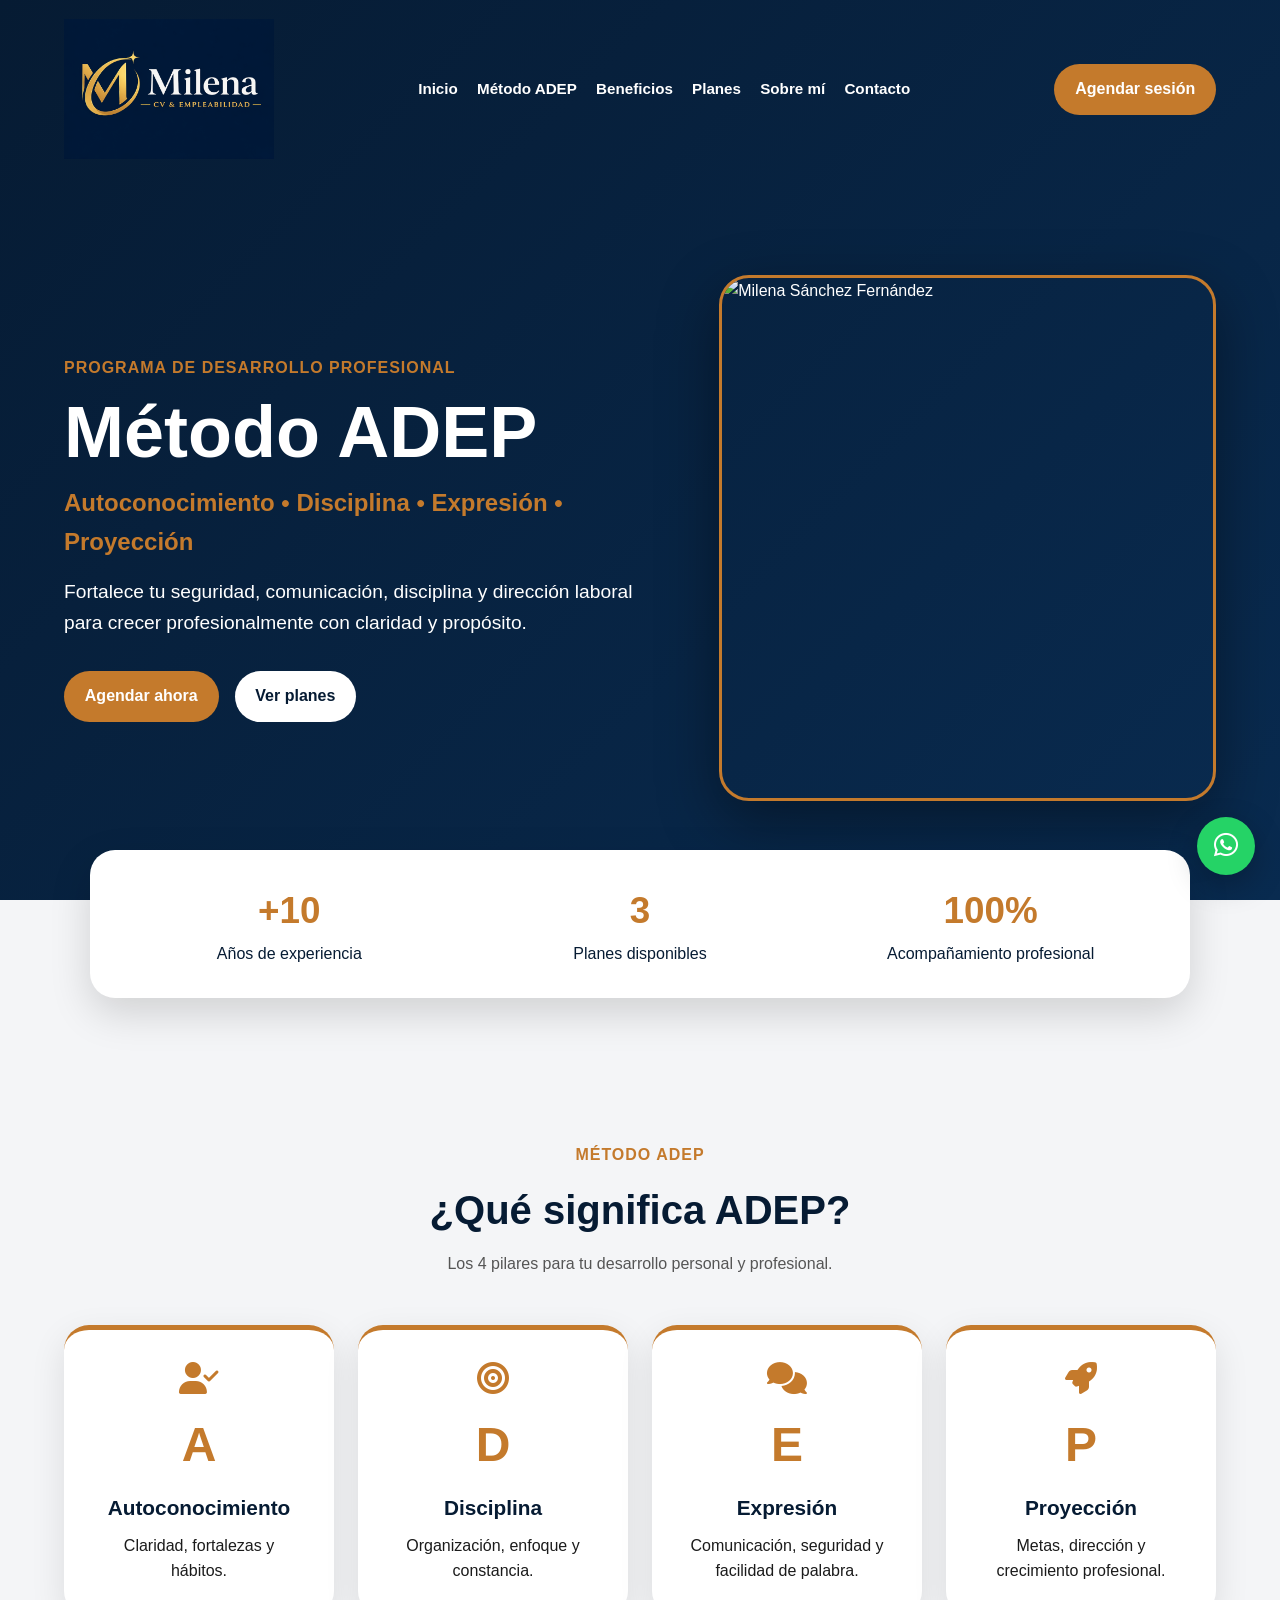
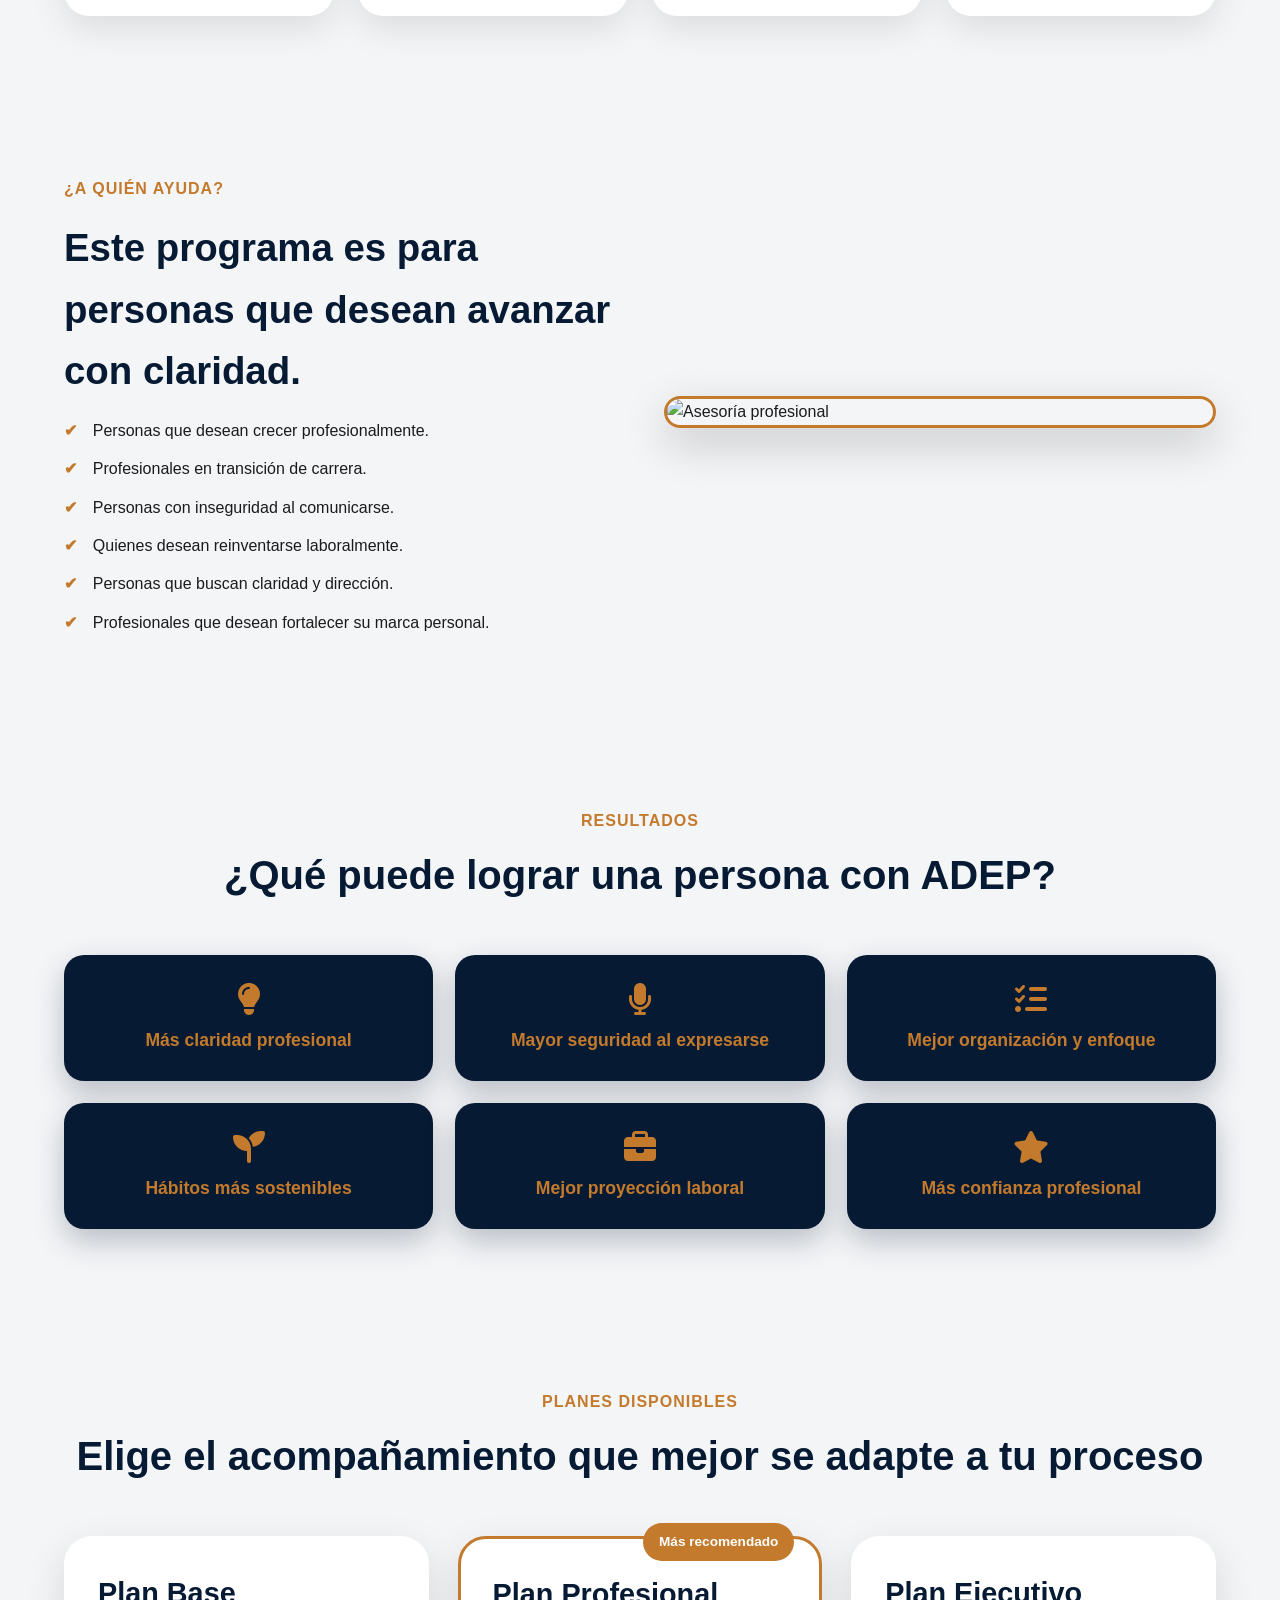
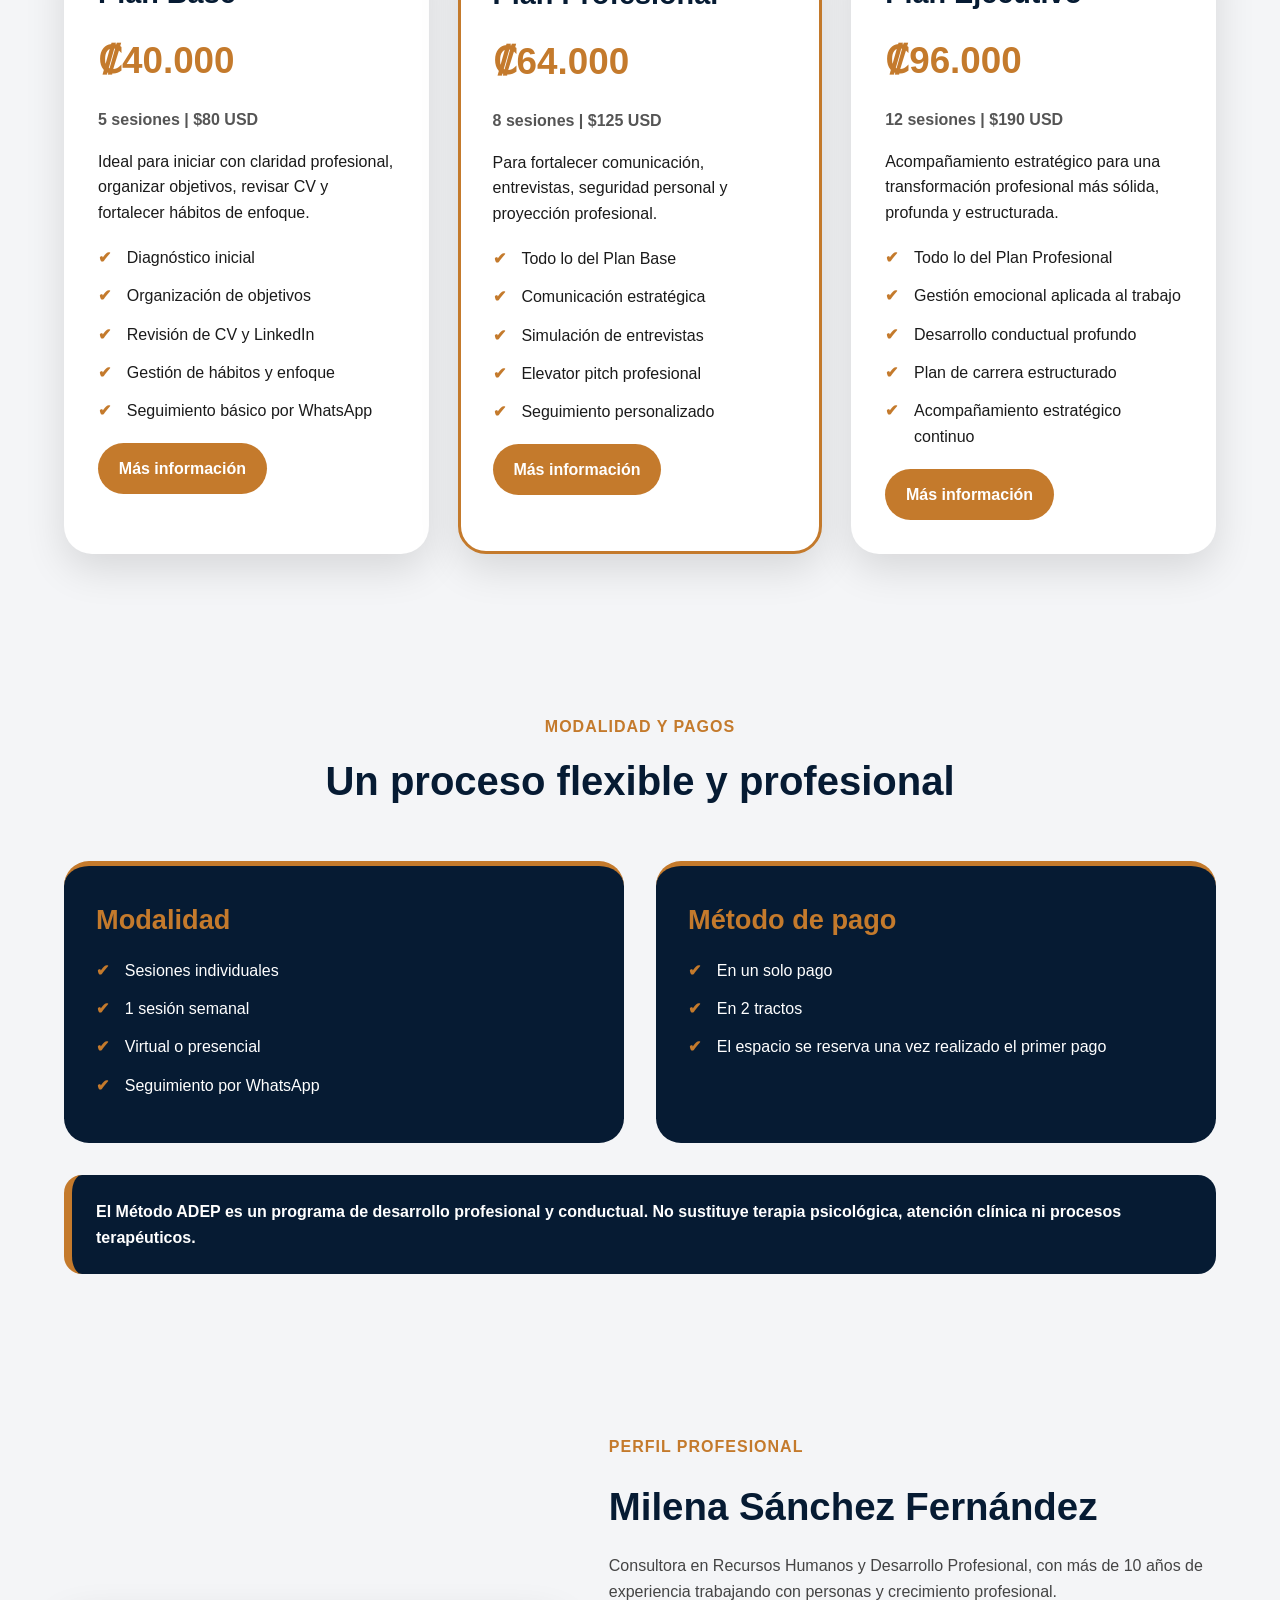
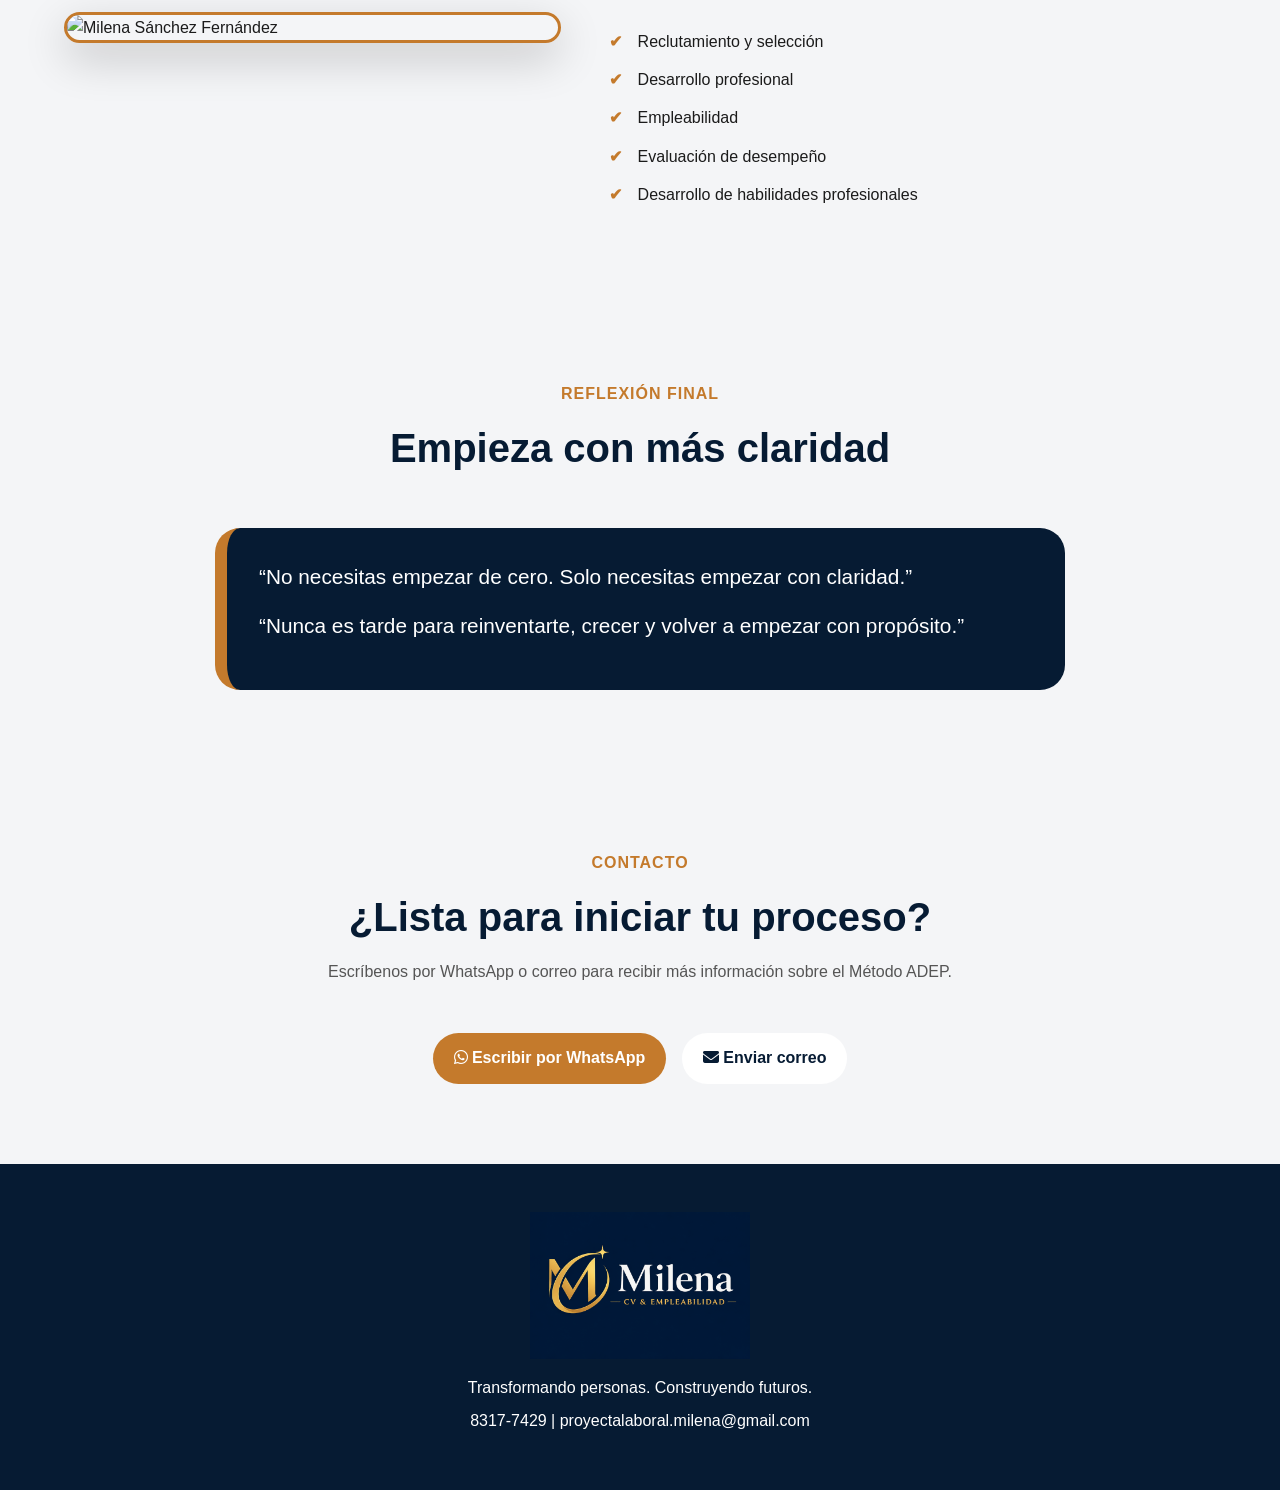
==== index.html @ cfd0d517 "refactor: reorganizar estructura del proyecto para GitHub Pages Se mueve el contenido del proyecto a" ====
<!DOCTYPE html>
<html lang="es">
<head>
  <meta charset="UTF-8" />
  <meta name="viewport" content="width=device-width, initial-scale=1.0" />

  <title>Método ADEP | Milena CV & Empleabilidad</title>

  <link rel="stylesheet" href="css/styles.css">

  <link rel="stylesheet"
    href="https://cdnjs.cloudflare.com/ajax/libs/font-awesome/6.7.2/css/all.min.css">
</head>

<body>

  <header class="header" id="inicio">
    <nav class="navbar">
      <a href="#inicio" class="logo">
        <img src="img/logo-milena.png" alt="Logo Milena CV y Empleabilidad" />
      </a>

      <ul class="menu">
        <li><a href="#inicio">Inicio</a></li>
        <li><a href="#adep">Método ADEP</a></li>
        <li><a href="#beneficios">Beneficios</a></li>
        <li><a href="#planes">Planes</a></li>
        <li><a href="#perfil">Sobre mí</a></li>
        <li><a href="#contacto">Contacto</a></li>
      </ul>

      <a class="btn-navbar"
        href="https://wa.me/50683177429?text=Hola%20Milena,%20me%20interesa%20recibir%20informaci%C3%B3n%20sobre%20el%20M%C3%A9todo%20ADEP."
        target="_blank">
        Agendar sesión
      </a>
    </nav>

    <section class="hero">
      <div class="hero-texto">
        <span class="etiqueta">Programa de desarrollo profesional</span>
        <h1>Método ADEP</h1>
        <h2>Autoconocimiento • Disciplina • Expresión • Proyección</h2>

        <p>
          Fortalece tu seguridad, comunicación, disciplina y dirección laboral
          para crecer profesionalmente con claridad y propósito.
        </p>

        <div class="hero-botones">
          <a class="btn btn-dorado"
            href="https://wa.me/50683177429?text=Hola%20Milena,%20me%20gustar%C3%ADa%20agendar%20una%20sesi%C3%B3n%20sobre%20el%20M%C3%A9todo%20ADEP."
            target="_blank">
            Agendar ahora
          </a>

          <a class="btn btn-claro" href="#planes">Ver planes</a>
        </div>
      </div>

      <div class="hero-imagen">
        <img src="img/milena-perfil.jpg" alt="Milena Sánchez Fernández" />
      </div>
    </section>
  </header>

  <main>

    <section class="estadisticas">
      <div>
        <h3>+10</h3>
        <p>Años de experiencia</p>
      </div>

      <div>
        <h3>3</h3>
        <p>Planes disponibles</p>
      </div>

      <div>
        <h3>100%</h3>
        <p>Acompañamiento profesional</p>
      </div>
    </section>

    <section class="seccion" id="adep">
      <div class="titulo-seccion">
        <span>Método ADEP</span>
        <h2>¿Qué significa ADEP?</h2>
        <p>Los 4 pilares para tu desarrollo personal y profesional.</p>
      </div>

      <div class="pilares-grid">
        <article class="pilar-card">
          <i class="fa-solid fa-user-check"></i>
          <h3>A</h3>
          <h4>Autoconocimiento</h4>
          <p>Claridad, fortalezas y hábitos.</p>
        </article>

        <article class="pilar-card">
          <i class="fa-solid fa-bullseye"></i>
          <h3>D</h3>
          <h4>Disciplina</h4>
          <p>Organización, enfoque y constancia.</p>
        </article>

        <article class="pilar-card">
          <i class="fa-solid fa-comments"></i>
          <h3>E</h3>
          <h4>Expresión</h4>
          <p>Comunicación, seguridad y facilidad de palabra.</p>
        </article>

        <article class="pilar-card">
          <i class="fa-solid fa-rocket"></i>
          <h3>P</h3>
          <h4>Proyección</h4>
          <p>Metas, dirección y crecimiento profesional.</p>
        </article>
      </div>
    </section>

    <section class="seccion ayuda" id="ayuda">
      <div class="ayuda-texto">
        <span>¿A quién ayuda?</span>
        <h2>Este programa es para personas que desean avanzar con claridad.</h2>

        <ul>
          <li>Personas que desean crecer profesionalmente.</li>
          <li>Profesionales en transición de carrera.</li>
          <li>Personas con inseguridad al comunicarse.</li>
          <li>Quienes desean reinventarse laboralmente.</li>
          <li>Personas que buscan claridad y dirección.</li>
          <li>Profesionales que desean fortalecer su marca personal.</li>
        </ul>
      </div>

      <div class="ayuda-imagen">
        <img src="img/asesoria-profesional.jpg" alt="Asesoría profesional" />
      </div>
    </section>

    <section class="seccion" id="beneficios">
      <div class="titulo-seccion">
        <span>Resultados</span>
        <h2>¿Qué puede lograr una persona con ADEP?</h2>
      </div>

      <div class="beneficios-grid">
        <article class="beneficio-card">
          <i class="fa-solid fa-lightbulb"></i>
          <p>Más claridad profesional</p>
        </article>

        <article class="beneficio-card">
          <i class="fa-solid fa-microphone"></i>
          <p>Mayor seguridad al expresarse</p>
        </article>

        <article class="beneficio-card">
          <i class="fa-solid fa-list-check"></i>
          <p>Mejor organización y enfoque</p>
        </article>

        <article class="beneficio-card">
          <i class="fa-solid fa-seedling"></i>
          <p>Hábitos más sostenibles</p>
        </article>

        <article class="beneficio-card">
          <i class="fa-solid fa-briefcase"></i>
          <p>Mejor proyección laboral</p>
        </article>

        <article class="beneficio-card">
          <i class="fa-solid fa-star"></i>
          <p>Más confianza profesional</p>
        </article>
      </div>
    </section>

    <section class="seccion planes" id="planes">
      <div class="titulo-seccion">
        <span>Planes disponibles</span>
        <h2>Elige el acompañamiento que mejor se adapte a tu proceso</h2>
      </div>

      <div class="planes-grid">

        <article class="plan-card">
          <h3>Plan Base</h3>
          <p class="precio">₡40.000</p>
          <p class="sesiones">5 sesiones | $80 USD</p>

          <p>
            Ideal para iniciar con claridad profesional, organizar objetivos,
            revisar CV y fortalecer hábitos de enfoque.
          </p>

          <ul>
            <li>Diagnóstico inicial</li>
            <li>Organización de objetivos</li>
            <li>Revisión de CV y LinkedIn</li>
            <li>Gestión de hábitos y enfoque</li>
            <li>Seguimiento básico por WhatsApp</li>
          </ul>

          <a class="btn btn-dorado" href="#modalidad">Más información</a>
        </article>

        <article class="plan-card recomendado">
          <span class="badge">Más recomendado</span>

          <h3>Plan Profesional</h3>
          <p class="precio">₡64.000</p>
          <p class="sesiones">8 sesiones | $125 USD</p>

          <p>
            Para fortalecer comunicación, entrevistas, seguridad personal
            y proyección profesional.
          </p>

          <ul>
            <li>Todo lo del Plan Base</li>
            <li>Comunicación estratégica</li>
            <li>Simulación de entrevistas</li>
            <li>Elevator pitch profesional</li>
            <li>Seguimiento personalizado</li>
          </ul>

          <a class="btn btn-dorado" href="#modalidad">Más información</a>
        </article>

        <article class="plan-card">
          <h3>Plan Ejecutivo</h3>
          <p class="precio">₡96.000</p>
          <p class="sesiones">12 sesiones | $190 USD</p>

          <p>
            Acompañamiento estratégico para una transformación profesional
            más sólida, profunda y estructurada.
          </p>

          <ul>
            <li>Todo lo del Plan Profesional</li>
            <li>Gestión emocional aplicada al trabajo</li>
            <li>Desarrollo conductual profundo</li>
            <li>Plan de carrera estructurado</li>
            <li>Acompañamiento estratégico continuo</li>
          </ul>

          <a class="btn btn-dorado" href="#modalidad">Más información</a>
        </article>

      </div>
    </section>

    <section class="seccion modalidad" id="modalidad">
      <div class="titulo-seccion">
        <span>Modalidad y pagos</span>
        <h2>Un proceso flexible y profesional</h2>
      </div>

      <div class="modalidad-grid">
        <article class="modalidad-card">
          <h3>Modalidad</h3>

          <ul>
            <li>Sesiones individuales</li>
            <li>1 sesión semanal</li>
            <li>Virtual o presencial</li>
            <li>Seguimiento por WhatsApp</li>
          </ul>
        </article>

        <article class="modalidad-card">
          <h3>Método de pago</h3>

          <ul>
            <li>En un solo pago</li>
            <li>En 2 tractos</li>
            <li>El espacio se reserva una vez realizado el primer pago</li>
          </ul>
        </article>
      </div>

      <p class="aviso">
        El Método ADEP es un programa de desarrollo profesional y conductual.
        No sustituye terapia psicológica, atención clínica ni procesos terapéuticos.
      </p>
    </section>

    <section class="seccion perfil" id="perfil">
      <div class="perfil-imagen">
        <img src="img/milena-perfil.jpg" alt="Milena Sánchez Fernández" />
      </div>

      <div class="perfil-texto">
        <span>Perfil profesional</span>

        <h2>Milena Sánchez Fernández</h2>

        <p>
          Consultora en Recursos Humanos y Desarrollo Profesional,
          con más de 10 años de experiencia trabajando con personas
          y crecimiento profesional.
        </p>

        <ul>
          <li>Reclutamiento y selección</li>
          <li>Desarrollo profesional</li>
          <li>Empleabilidad</li>
          <li>Evaluación de desempeño</li>
          <li>Desarrollo de habilidades profesionales</li>
        </ul>
      </div>
    </section>

    <section class="seccion reflexion">
      <div class="titulo-seccion">
        <span>Reflexión final</span>
        <h2>Empieza con más claridad</h2>
      </div>

      <div class="reflexion-card">
        <p>
          “No necesitas empezar de cero. Solo necesitas empezar con claridad.”
        </p>

        <p>
          “Nunca es tarde para reinventarte, crecer y volver a empezar con propósito.”
        </p>
      </div>
    </section>

    <section class="seccion contacto" id="contacto">
      <div class="titulo-seccion">
        <span>Contacto</span>

        <h2>¿Lista para iniciar tu proceso?</h2>

        <p>
          Escríbenos por WhatsApp o correo para recibir más información
          sobre el Método ADEP.
        </p>
      </div>

      <div class="contacto-botones">
        <a class="btn btn-dorado" target="_blank"
          href="https://wa.me/50683177429?text=Hola%20Sra.%20Milena,%20me%20gustar%C3%ADa%20conocer%20m%C3%A1s%20sobre%20el%20M%C3%A9todo%20ADEP%20y%20los%20planes%20disponibles.">
          <i class="fa-brands fa-whatsapp"></i>
          Escribir por WhatsApp
        </a>

        <a class="btn btn-claro"
          href="mailto:proyectalaboral.milena@gmail.com?subject=Informaci%C3%B3n%20sobre%20M%C3%A9todo%20ADEP&body=Hola%20Sra.%20Milena.%0A%0AMe%20gustar%C3%ADa%20conocer%20m%C3%A1s%20sobre%20el%20M%C3%A9todo%20ADEP%20y%20los%20planes%20disponibles.%0A%0AMuchas%20gracias.">
          <i class="fa-solid fa-envelope"></i>
          Enviar correo
        </a>
      </div>
    </section>

  </main>

  <a class="whatsapp-flotante" target="_blank"
    href="https://wa.me/50683177429?text=Hola%20Sra.%20Milena,%20me%20interesa%20recibir%20informaci%C3%B3n%20sobre%20el%20M%C3%A9todo%20ADEP.">
    <i class="fa-brands fa-whatsapp"></i>
  </a>

  <footer class="footer">
    <img src="img/logo-milena.png" alt="Logo Milena CV y Empleabilidad" />
    <p>Transformando personas. Construyendo futuros.</p>
    <p>8317-7429 | proyectalaboral.milena@gmail.com</p>
  </footer>

 <script src="js/script.js"></script>
</body>
</html>
---- css/styles.css ----
* {
  margin: 0;
  padding: 0;
  box-sizing: border-box;
}

html {
  scroll-behavior: smooth;
}

body {
  font-family: Arial, Helvetica, sans-serif;
  background: #f4f5f7;
  color: #1b1b1b;
  line-height: 1.6;
}

img {
  max-width: 100%;
  display: block;
}

a {
  text-decoration: none;
}

.header {
  min-height: 100vh;
  background: linear-gradient(135deg, #061b33, #092b50);
  color: white;
}

.navbar {
  width: 90%;
  max-width: 1200px;
  margin: auto;
  padding: 1.2rem 0;
  display: flex;
  justify-content: space-between;
  align-items: center;
  gap: 1rem;
  transition: 0.3s;
}

.navbar-scroll {
  background: #061b33;
  box-shadow: 0 8px 25px rgba(0, 0, 0, 0.25);
  padding: 1rem;
  border-radius: 0 0 20px 20px;
}

.logo img {
  width: 210px;
}

.menu {
  list-style: none;
  display: flex;
  gap: 1.2rem;
}

.menu a {
  color: white;
  font-weight: bold;
  font-size: 0.95rem;
  transition: 0.3s;
}

.menu a:hover,
.menu a.activo {
  color: #c47a2c;
}

.btn-navbar,
.btn {
  display: inline-block;
  padding: 0.8rem 1.3rem;
  border-radius: 30px;
  font-weight: bold;
  transition: 0.3s;
  border: none;
  cursor: pointer;
}

.btn-navbar,
.btn-dorado {
  background: #c47a2c;
  color: white;
}

.btn-navbar:hover,
.btn-dorado:hover {
  background: #e2a354;
  transform: translateY(-3px);
}

.btn-claro {
  background: white;
  color: #061b33;
}

.btn-claro:hover {
  background: #e9e9e9;
  transform: translateY(-3px);
}

.hero {
  width: 90%;
  max-width: 1200px;
  margin: auto;
  min-height: 80vh;
  display: grid;
  grid-template-columns: 1.1fr 0.9fr;
  align-items: center;
  gap: 3rem;
}

.etiqueta,
.titulo-seccion span,
.ayuda-texto span,
.perfil-texto span {
  color: #c47a2c;
  font-weight: bold;
  text-transform: uppercase;
  letter-spacing: 1px;
}

.hero h1 {
  font-size: 4.5rem;
  margin: 1rem 0;
  line-height: 1;
}

.hero h2 {
  color: #c47a2c;
  font-size: 1.5rem;
  margin-bottom: 1rem;
}

.hero p {
  font-size: 1.2rem;
  max-width: 600px;
  margin-bottom: 2rem;
}

.hero-botones {
  display: flex;
  gap: 1rem;
  flex-wrap: wrap;
}

.hero-imagen {
  border: 3px solid #c47a2c;
  border-radius: 30px;
  overflow: hidden;
  box-shadow: 0 20px 60px rgba(0, 0, 0, 0.4);
}

.hero-imagen img {
  height: 520px;
  width: 100%;
  object-fit: cover;
}

.estadisticas {
  width: 90%;
  max-width: 1100px;
  margin: -50px auto 4rem;
  background: white;
  color: #061b33;
  border-radius: 25px;
  padding: 2rem;
  display: grid;
  grid-template-columns: repeat(3, 1fr);
  text-align: center;
  gap: 1rem;
  box-shadow: 0 15px 40px rgba(0, 0, 0, 0.15);
  position: relative;
}

.estadisticas h3 {
  font-size: 2.3rem;
  color: #c47a2c;
}

.seccion {
  width: 90%;
  max-width: 1200px;
  margin: auto;
  padding: 5rem 0;
}

.titulo-seccion {
  text-align: center;
  margin-bottom: 3rem;
}

.titulo-seccion h2 {
  font-size: 2.5rem;
  color: #061b33;
  margin: 0.6rem 0;
}

.titulo-seccion p {
  color: #555;
}

.pilares-grid {
  display: grid;
  grid-template-columns: repeat(4, 1fr);
  gap: 1.5rem;
}

.pilar-card {
  background: white;
  border-radius: 25px;
  padding: 2rem;
  text-align: center;
  border-top: 5px solid #c47a2c;
  box-shadow: 0 12px 35px rgba(0, 0, 0, 0.1);
  transition: 0.3s;
}

.pilar-card:hover {
  transform: translateY(-8px);
}

.pilar-card i {
  font-size: 2rem;
  color: #c47a2c;
  margin-bottom: 0.8rem;
}

.pilar-card h3 {
  font-size: 3rem;
  color: #c47a2c;
}

.pilar-card h4 {
  font-size: 1.3rem;
  color: #061b33;
  margin: 0.5rem 0;
}

.ayuda {
  display: grid;
  grid-template-columns: 1fr 1fr;
  gap: 3rem;
  align-items: center;
}

.ayuda-texto h2,
.perfil-texto h2 {
  font-size: 2.4rem;
  color: #061b33;
  margin: 1rem 0;
}

.ayuda-texto ul,
.perfil-texto ul,
.plan-card ul,
.modalidad-card ul {
  list-style: none;
}

.ayuda-texto li,
.perfil-texto li,
.plan-card li,
.modalidad-card li {
  margin-bottom: 0.8rem;
  padding-left: 1.8rem;
  position: relative;
}

.ayuda-texto li::before,
.perfil-texto li::before,
.plan-card li::before,
.modalidad-card li::before {
  content: "✔";
  position: absolute;
  left: 0;
  color: #c47a2c;
  font-weight: bold;
}

.ayuda-imagen img,
.perfil-imagen img {
  border-radius: 30px;
  border: 3px solid #c47a2c;
  box-shadow: 0 15px 45px rgba(0, 0, 0, 0.2);
}

.beneficios-grid {
  display: grid;
  grid-template-columns: repeat(3, 1fr);
  gap: 1.4rem;
}

.beneficio-card {
  background: #061b33;
  color: #c47a2c;
  padding: 1.7rem;
  border-radius: 20px;
  text-align: center;
  font-weight: bold;
  font-size: 1.1rem;
  box-shadow: 0 12px 30px rgba(6, 27, 51, 0.25);
  transition: 0.3s;
}

.beneficio-card i {
  font-size: 2rem;
  margin-bottom: 0.7rem;
}

.beneficio-card:hover {
  transform: translateY(-6px);
  background: #092b50;
}

.planes {
  max-width: 1250px;
}

.planes-grid {
  display: grid;
  grid-template-columns: repeat(3, 1fr);
  gap: 1.8rem;
}

.plan-card {
  background: white;
  border-radius: 28px;
  padding: 2rem;
  box-shadow: 0 15px 40px rgba(0, 0, 0, 0.12);
  border: 2px solid transparent;
  transition: 0.3s;
  position: relative;
}

.plan-card:hover {
  transform: translateY(-8px);
  border-color: #c47a2c;
}

.plan-card h3 {
  font-size: 1.8rem;
  color: #061b33;
}

.precio {
  font-size: 2.3rem;
  font-weight: bold;
  color: #c47a2c;
  margin-top: 1rem;
}

.sesiones {
  font-weight: bold;
  color: #555;
  margin-bottom: 1rem;
}

.plan-card p {
  margin-bottom: 1rem;
}

.plan-card ul {
  margin: 1.2rem 0;
}

.recomendado {
  border: 3px solid #c47a2c;
  transform: scale(1.03);
}

.badge {
  position: absolute;
  top: -16px;
  right: 25px;
  background: #c47a2c;
  color: white;
  padding: 0.5rem 1rem;
  border-radius: 20px;
  font-size: 0.85rem;
  font-weight: bold;
}

.modalidad-grid {
  display: grid;
  grid-template-columns: repeat(2, 1fr);
  gap: 2rem;
}

.modalidad-card {
  background: #061b33;
  color: white;
  border-radius: 25px;
  padding: 2rem;
  border-top: 5px solid #c47a2c;
}

.modalidad-card h3 {
  font-size: 1.7rem;
  margin-bottom: 1rem;
  color: #c47a2c;
}

.aviso {
  margin-top: 2rem;
  background: #061b33;
  color: white;
  padding: 1.5rem;
  border-left: 8px solid #c47a2c;
  border-radius: 18px;
  font-weight: bold;
}

.perfil {
  display: grid;
  grid-template-columns: 0.9fr 1.1fr;
  gap: 3rem;
  align-items: center;
}

.perfil-texto p {
  margin-bottom: 1.5rem;
  color: #444;
}

.reflexion-card {
  background: #061b33;
  color: white;
  border-left: 12px solid #c47a2c;
  border-radius: 25px;
  padding: 2rem;
  max-width: 850px;
  margin: auto;
  font-size: 1.3rem;
}

.reflexion-card p {
  margin-bottom: 1rem;
}

.contacto {
  text-align: center;
}

.contacto-botones {
  display: flex;
  justify-content: center;
  gap: 1rem;
  margin-top: 2rem;
  flex-wrap: wrap;
}

.whatsapp-flotante {
  position: fixed;
  right: 25px;
  bottom: 25px;
  background: #25d366;
  color: white;
  width: 58px;
  height: 58px;
  border-radius: 50%;
  font-weight: bold;
  box-shadow: 0 10px 30px rgba(0, 0, 0, 0.25);
  z-index: 100;
  display: flex;
  align-items: center;
  justify-content: center;
  font-size: 1.7rem;
  transition: 0.3s;
}

.whatsapp-flotante:hover {
  transform: scale(1.08);
}

.btn-arriba {
  position: fixed;
  bottom: 95px;
  right: 25px;
  width: 50px;
  height: 50px;
  border: none;
  border-radius: 50%;
  background: #061b33;
  color: white;
  font-size: 22px;
  cursor: pointer;
  display: none;
  z-index: 999;
  transition: 0.3s;
}

.btn-arriba:hover {
  background: #c47a2c;
}

.btn-arriba.visible {
  display: block;
}

.footer {
  background: #061b33;
  color: white;
  text-align: center;
  padding: 3rem 1rem;
}

.footer img {
  width: 220px;
  margin: 0 auto 1rem;
}

.footer p {
  margin-bottom: 0.5rem;
}

/* Animaciones */
.seccion,
.plan-card,
.pilar-card,
.beneficio-card,
.modalidad-card {
  opacity: 0;
  transform: translateY(40px);
  transition: 0.8s ease;
}

.mostrar {
  opacity: 1;
  transform: translateY(0);
}

/* Responsive */
@media (max-width: 950px) {
  .navbar {
    flex-direction: column;
  }

  .menu {
    flex-wrap: wrap;
    justify-content: center;
  }

  .hero,
  .ayuda,
  .perfil {
    grid-template-columns: 1fr;
    text-align: center;
  }

  .hero h1 {
    font-size: 3.4rem;
  }

  .hero-imagen img {
    height: auto;
  }

  .pilares-grid,
  .planes-grid,
  .beneficios-grid {
    grid-template-columns: repeat(2, 1fr);
  }

  .recomendado {
    transform: none;
  }
}

@media (max-width: 600px) {
  .logo img {
    width: 180px;
  }

  .menu {
    flex-direction: column;
    gap: 0.7rem;
  }

  .hero {
    padding: 3rem 0;
  }

  .hero h1 {
    font-size: 2.7rem;
  }

  .hero h2 {
    font-size: 1.1rem;
  }

  .estadisticas,
  .pilares-grid,
  .planes-grid,
  .beneficios-grid,
  .modalidad-grid {
    grid-template-columns: 1fr;
  }

  .estadisticas {
    margin-top: 2rem;
  }

  .titulo-seccion h2 {
    font-size: 2rem;
  }

  .seccion {
    padding: 3.5rem 0;
  }

  .whatsapp-flotante {
    right: 15px;
    bottom: 15px;
    width: 52px;
    height: 52px;
    font-size: 1.5rem;
  }

  .btn-arriba {
    right: 15px;
    bottom: 85px;
  }
}
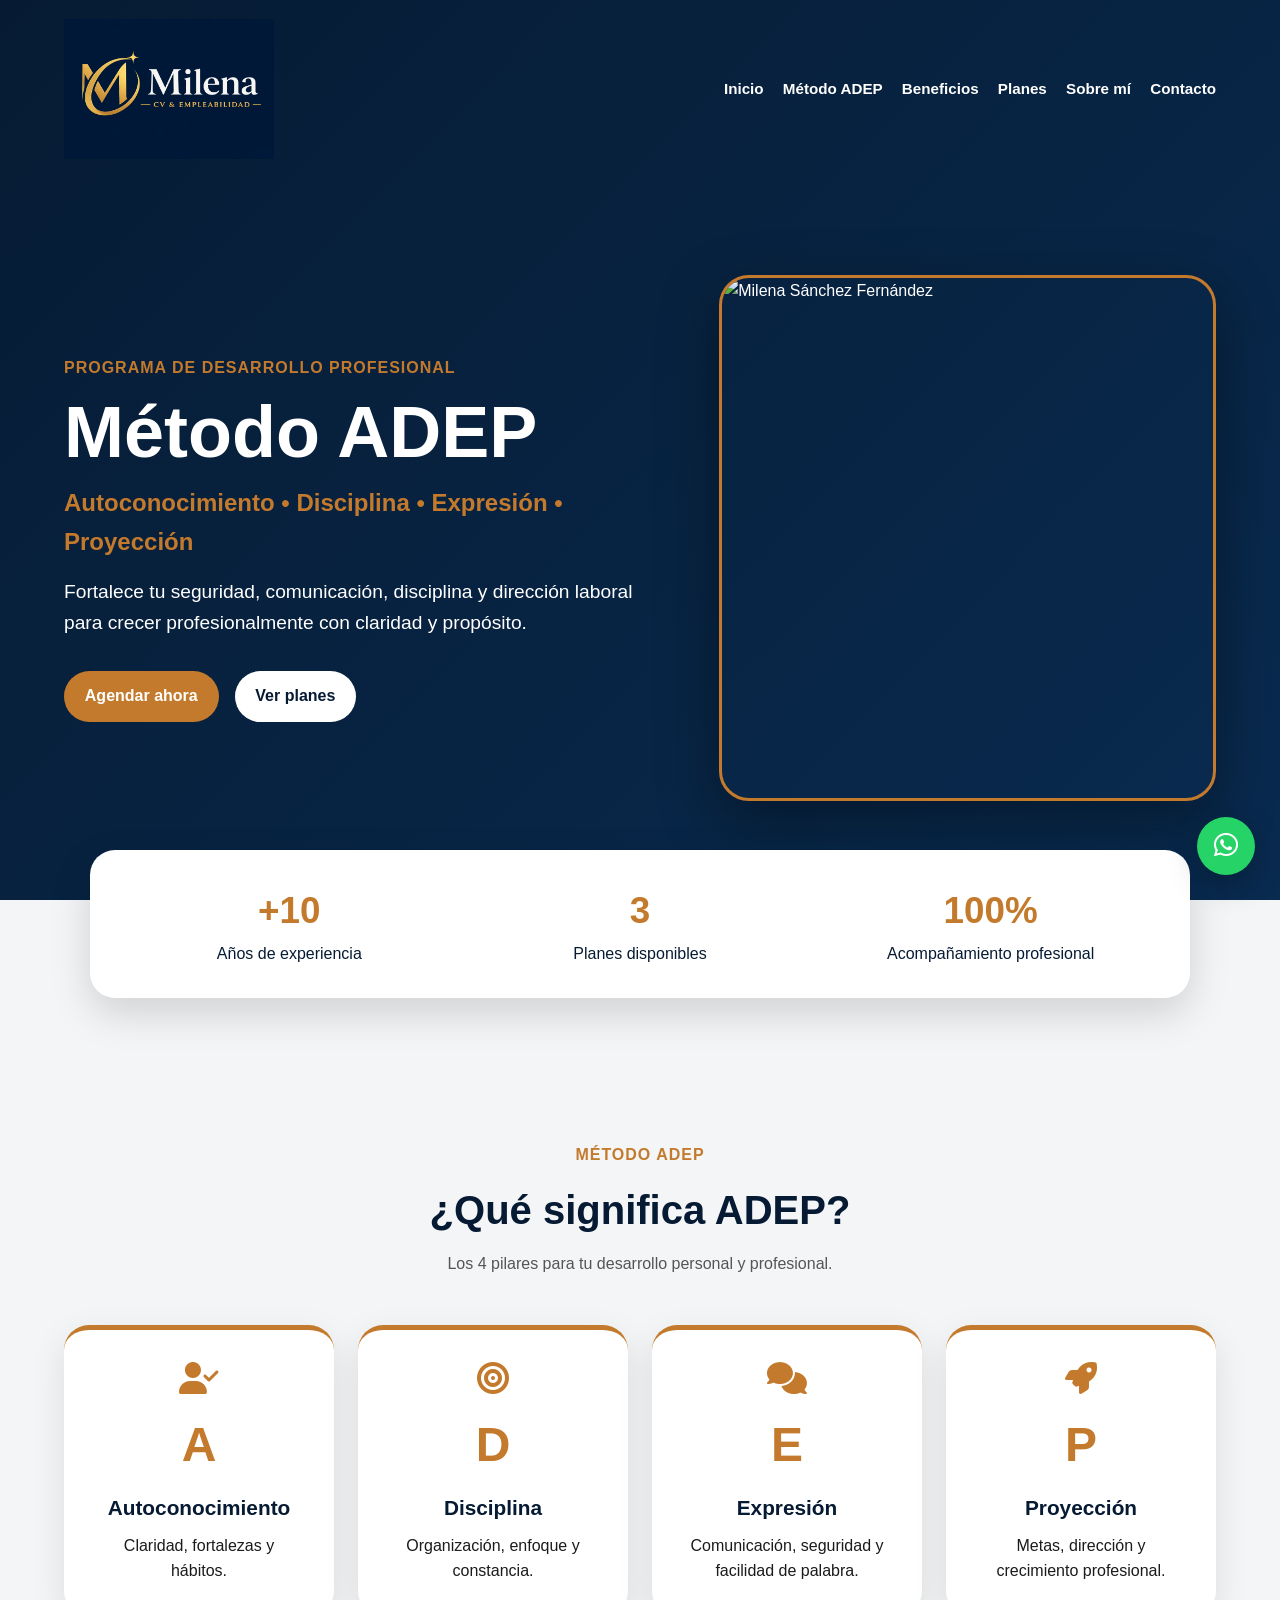
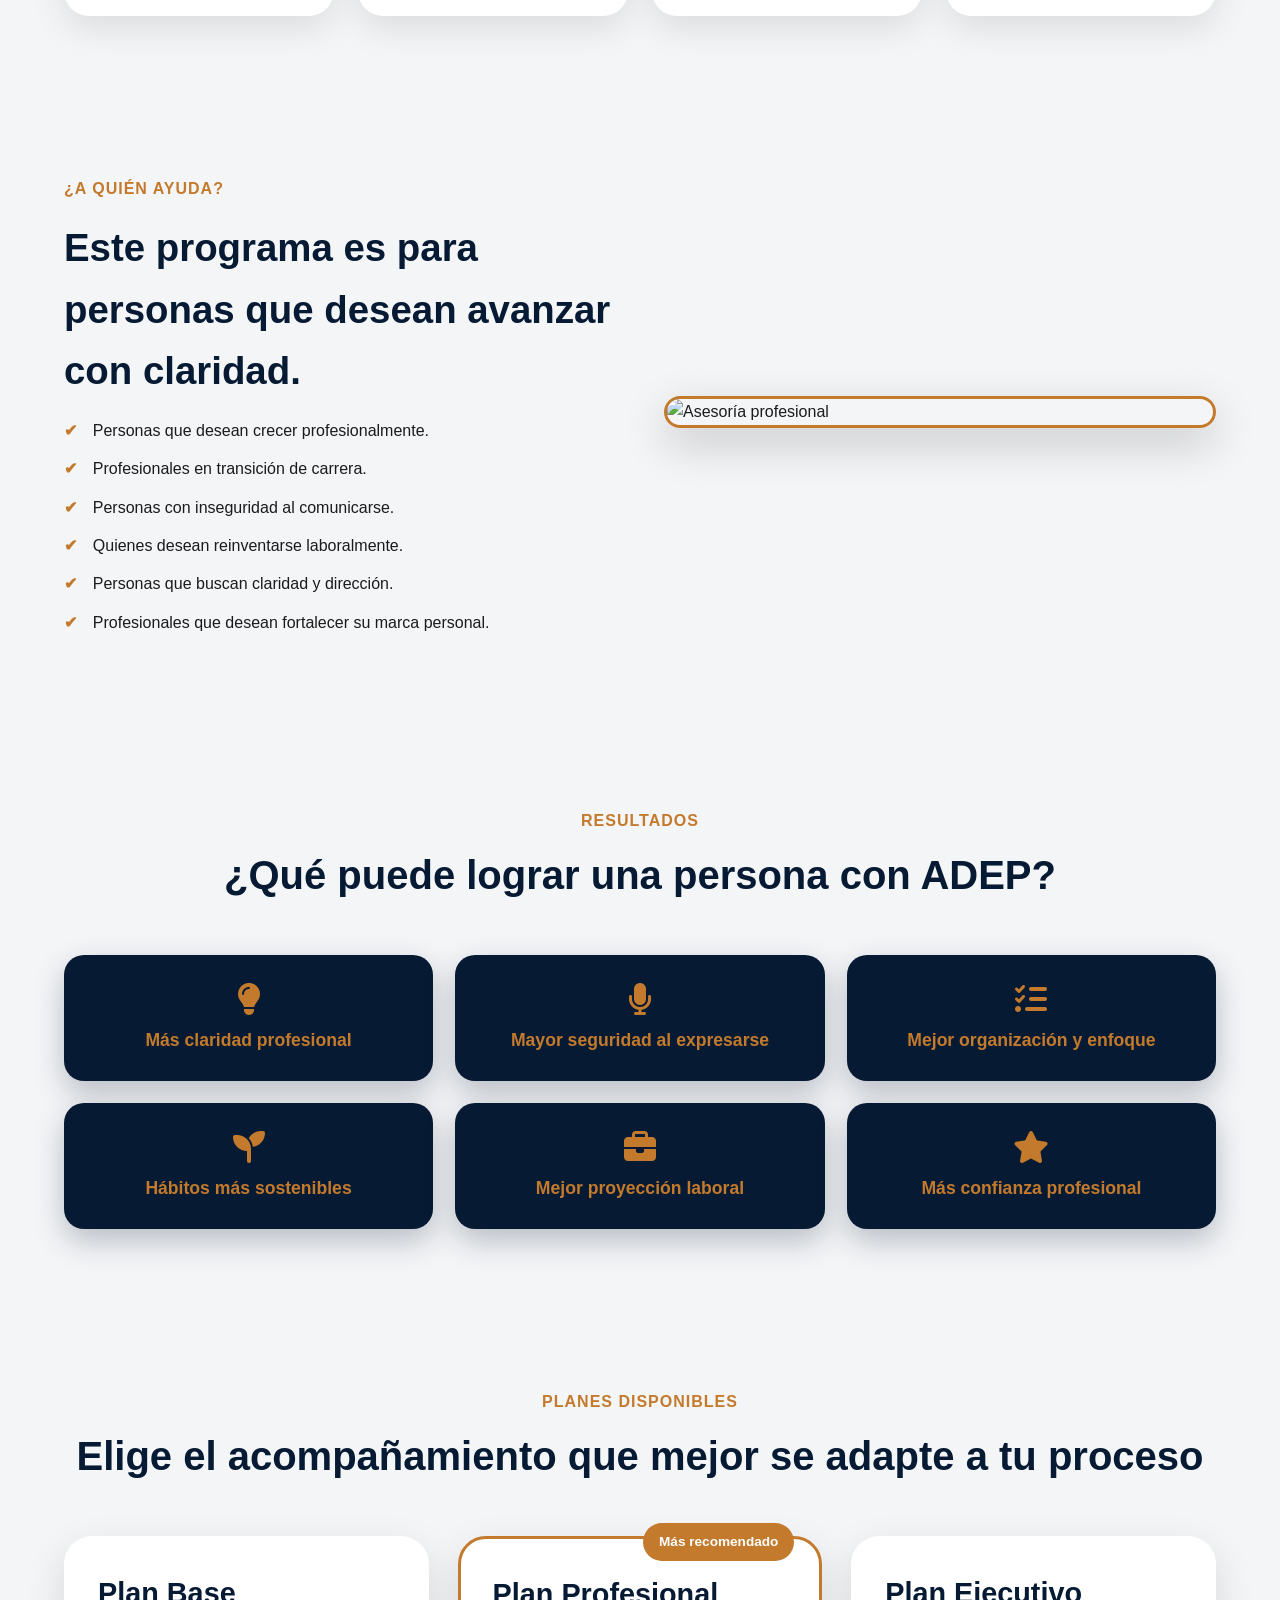
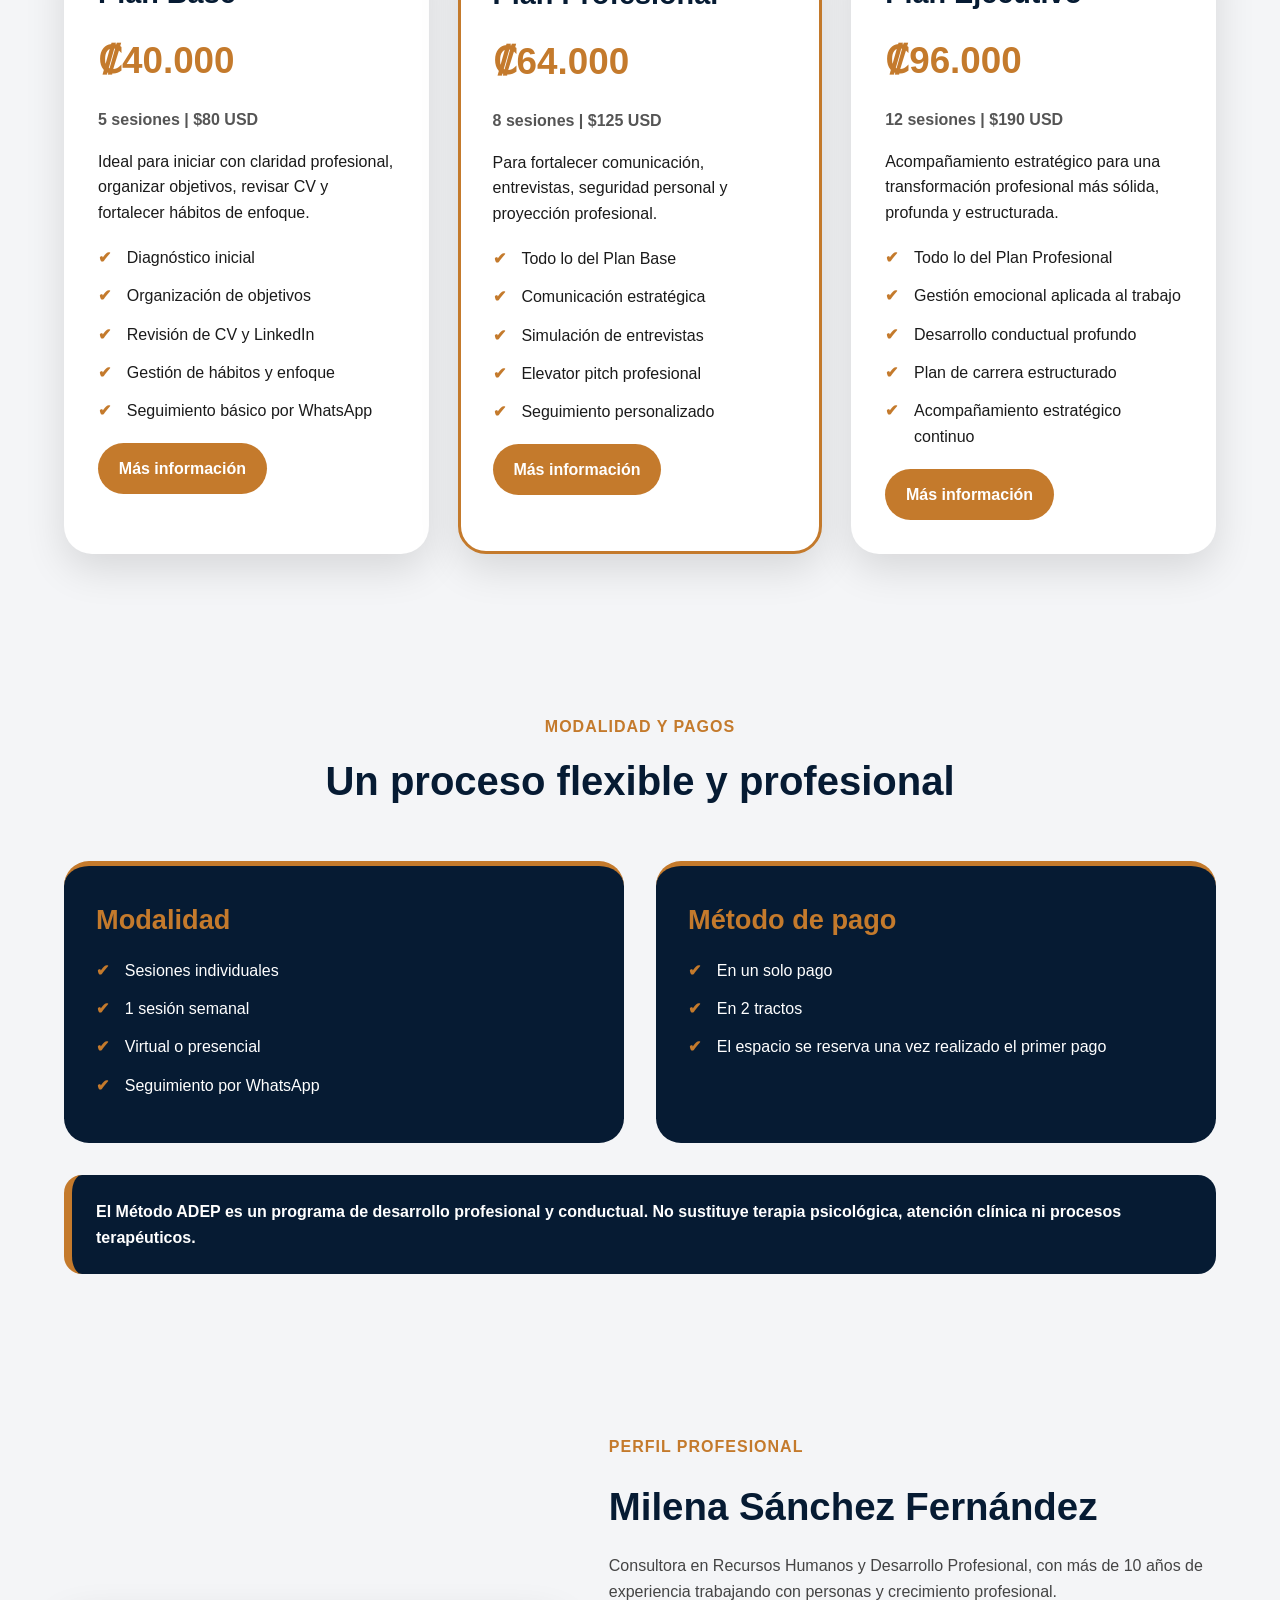
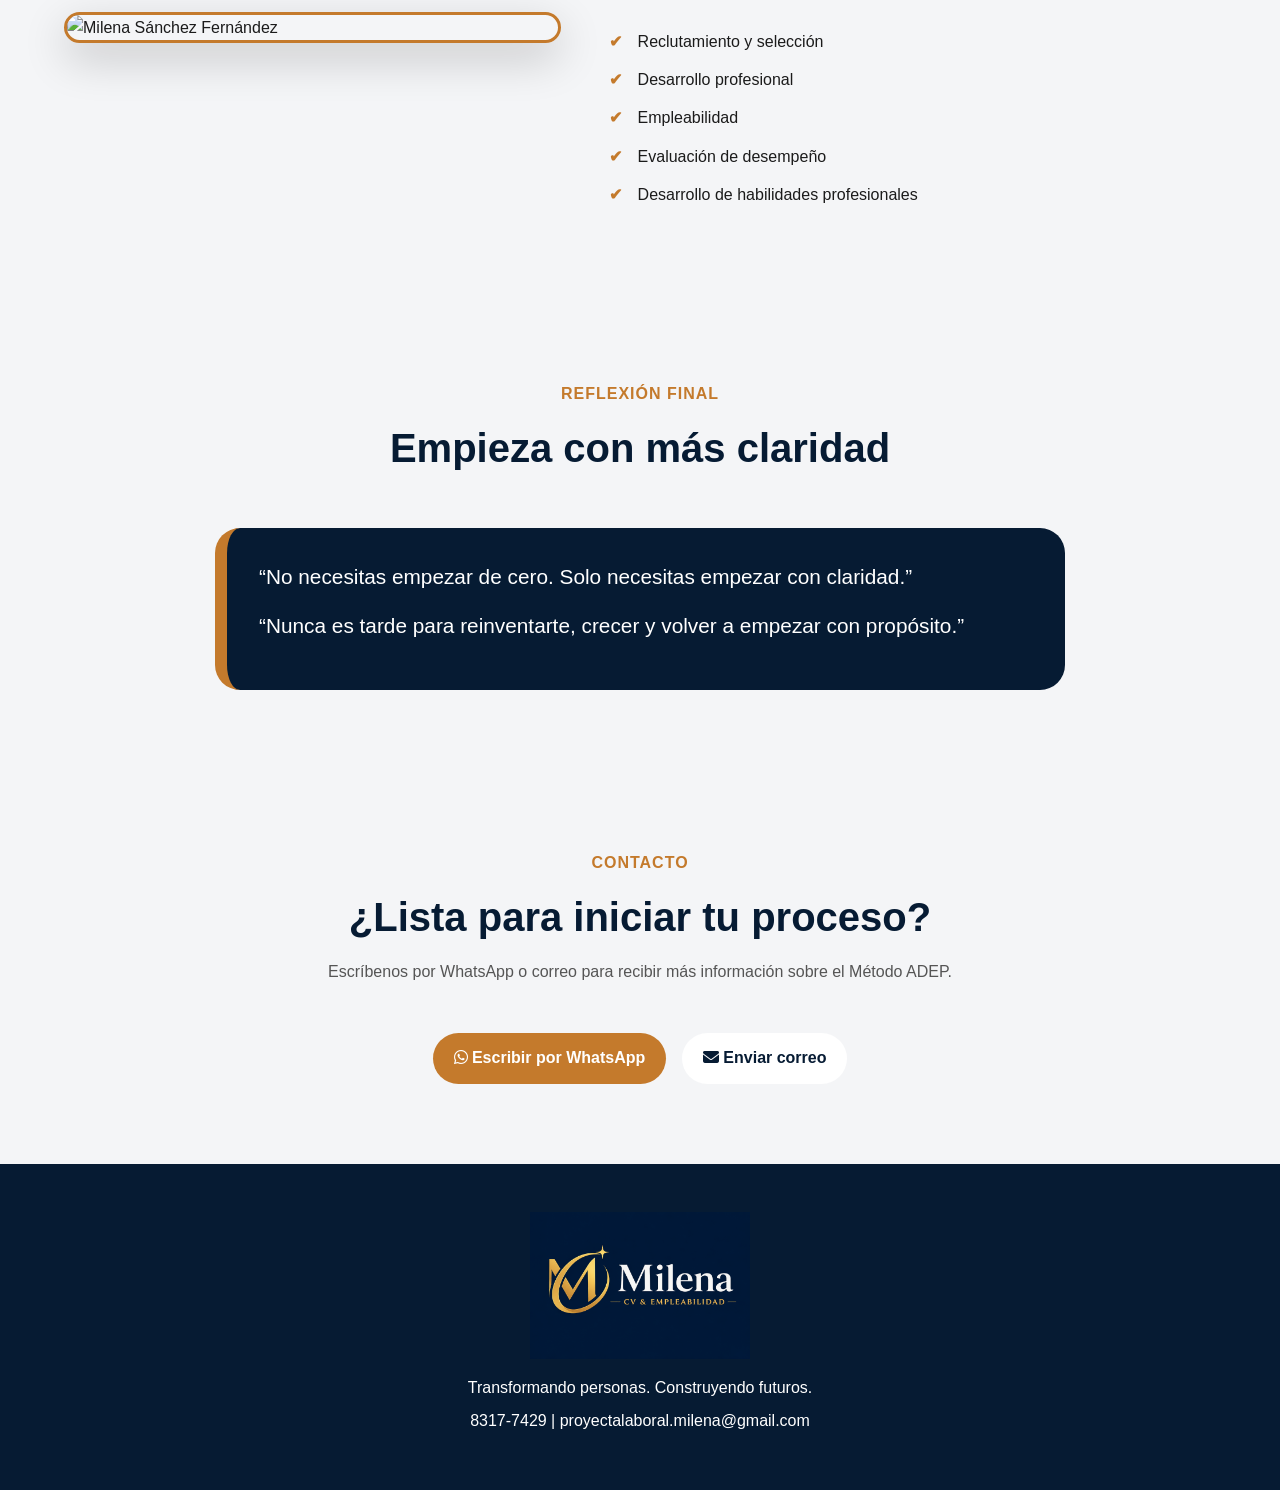
==== commit ca9097ba: "style: mejorar el diseño del encabezado Se ajusta el encabezado eliminando elementos repetidos y dan" ====
--- a/index.html
+++ b/index.html
@@ -29,11 +29,7 @@
         <li><a href="#contacto">Contacto</a></li>
       </ul>
 
-      <a class="btn-navbar"
-        href="https://wa.me/50683177429?text=Hola%20Milena,%20me%20interesa%20recibir%20informaci%C3%B3n%20sobre%20el%20M%C3%A9todo%20ADEP."
-        target="_blank">
-        Agendar sesión
-      </a>
+    
     </nav>
 
     <section class="hero">
--- a/css/styles.css
+++ b/css/styles.css
@@ -626,4 +626,113 @@
     right: 15px;
     bottom: 85px;
   }
-} +} 
+
+/* Mejoras para celular */
+@media (max-width: 768px) {
+  body {
+    overflow-x: hidden;
+  }
+
+  .navbar {
+    width: 100%;
+    padding: 1rem;
+    gap: 1rem;
+  }
+
+  .logo img {
+    width: 160px;
+    margin: auto;
+  }
+
+  .menu {
+    display: grid;
+    grid-template-columns: repeat(2, 1fr);
+    width: 100%;
+    gap: 0.6rem;
+    text-align: center;
+  }
+
+  .menu a {
+    background: rgba(255, 255, 255, 0.08);
+    padding: 0.6rem;
+    border-radius: 12px;
+    font-size: 0.85rem;
+  }
+
+  .btn-navbar {
+    width: 100%;
+    text-align: center;
+  }
+
+  .hero {
+    width: 92%;
+    min-height: auto;
+    padding: 2.5rem 0 4rem;
+    gap: 2rem;
+  }
+
+  .hero h1 {
+    font-size: 2.4rem;
+  }
+
+  .hero h2 {
+    font-size: 1rem;
+  }
+
+  .hero p {
+    font-size: 1rem;
+  }
+
+  .hero-botones .btn {
+    width: 100%;
+    text-align: center;
+  }
+
+  .hero-imagen img {
+    height: 330px;
+    object-fit: cover;
+  }
+
+  .estadisticas {
+    margin: 1.5rem auto 2rem;
+    padding: 1.5rem;
+  }
+
+  .seccion {
+    width: 92%;
+    padding: 3rem 0;
+  }
+
+  .titulo-seccion h2 {
+    font-size: 1.8rem;
+  }
+
+  .ayuda-texto h2,
+  .perfil-texto h2 {
+    font-size: 1.8rem;
+  }
+
+  .pilar-card,
+  .plan-card,
+  .modalidad-card,
+  .beneficio-card {
+    padding: 1.5rem;
+  }
+
+  .planes-grid {
+    gap: 1.2rem;
+  }
+
+  .precio {
+    font-size: 2rem;
+  }
+
+  .contacto-botones .btn {
+    width: 100%;
+  }
+
+  .footer img {
+    width: 170px;
+  }
+}
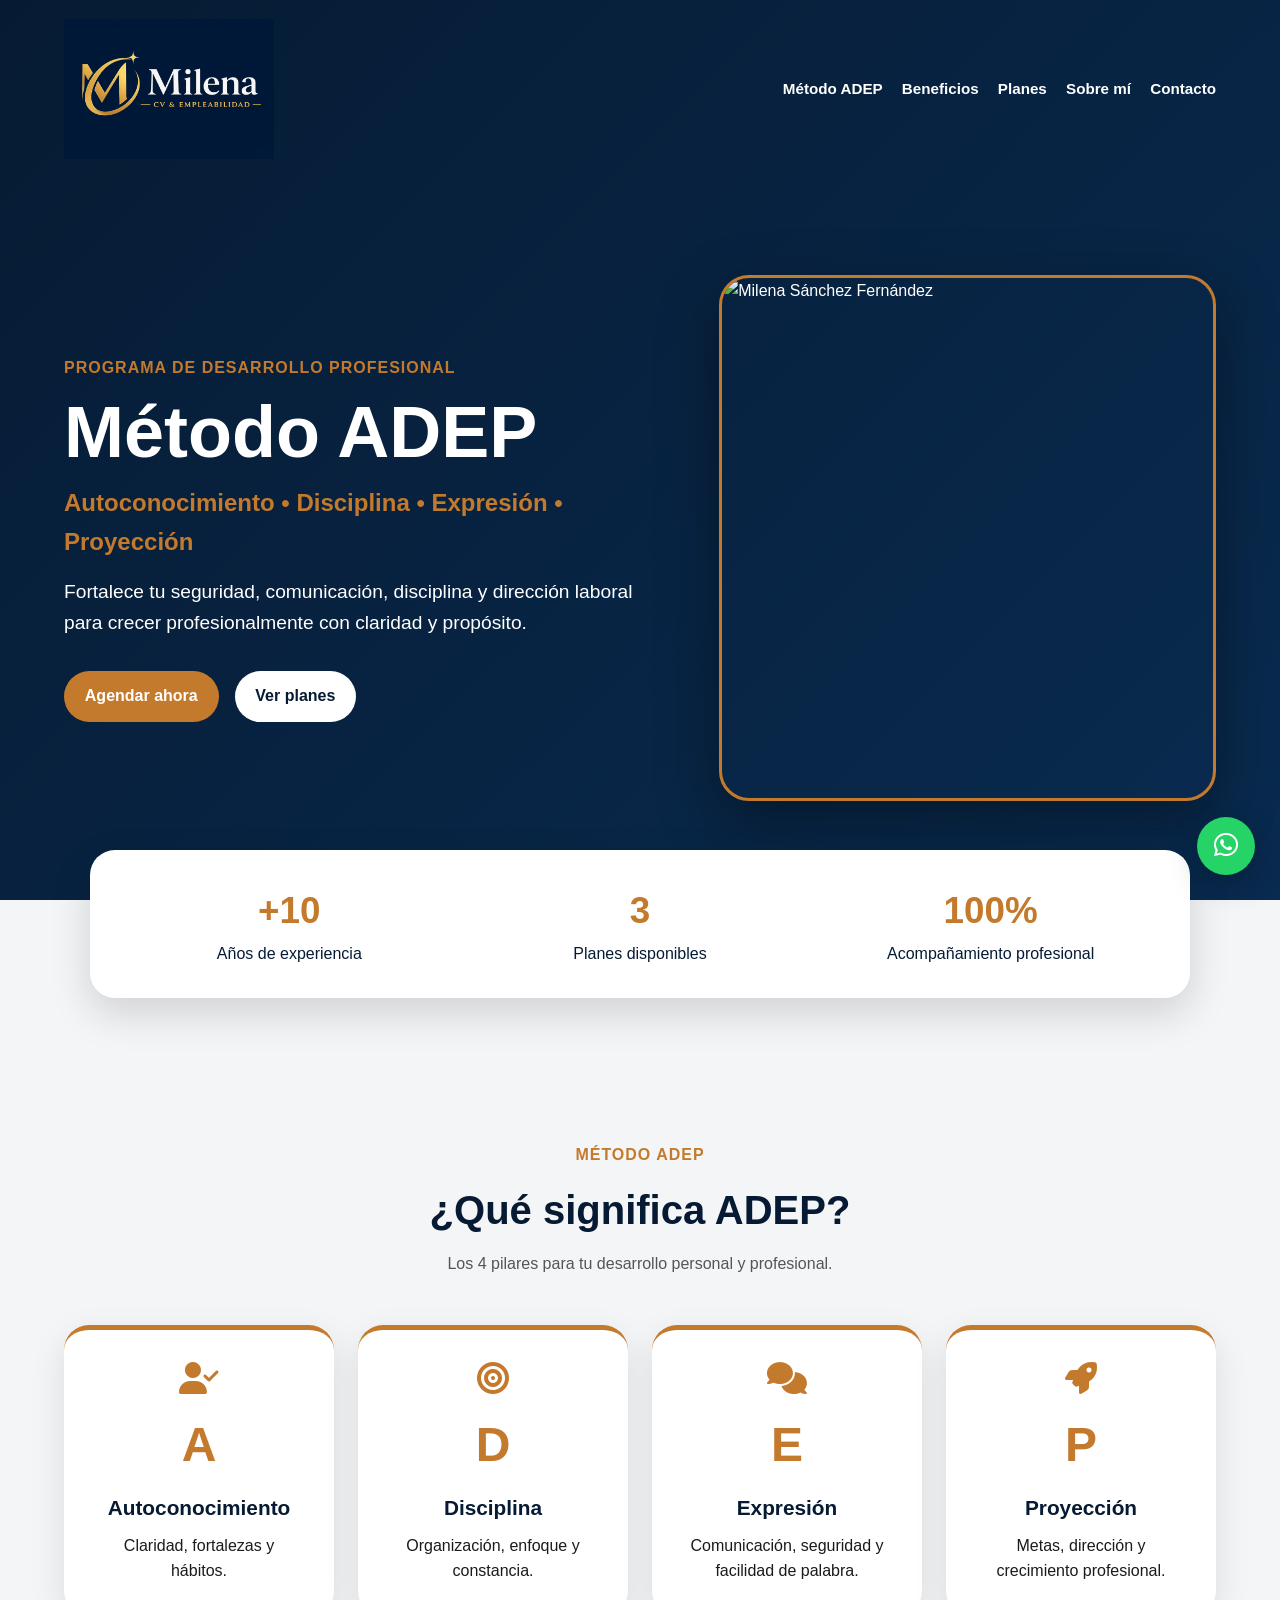
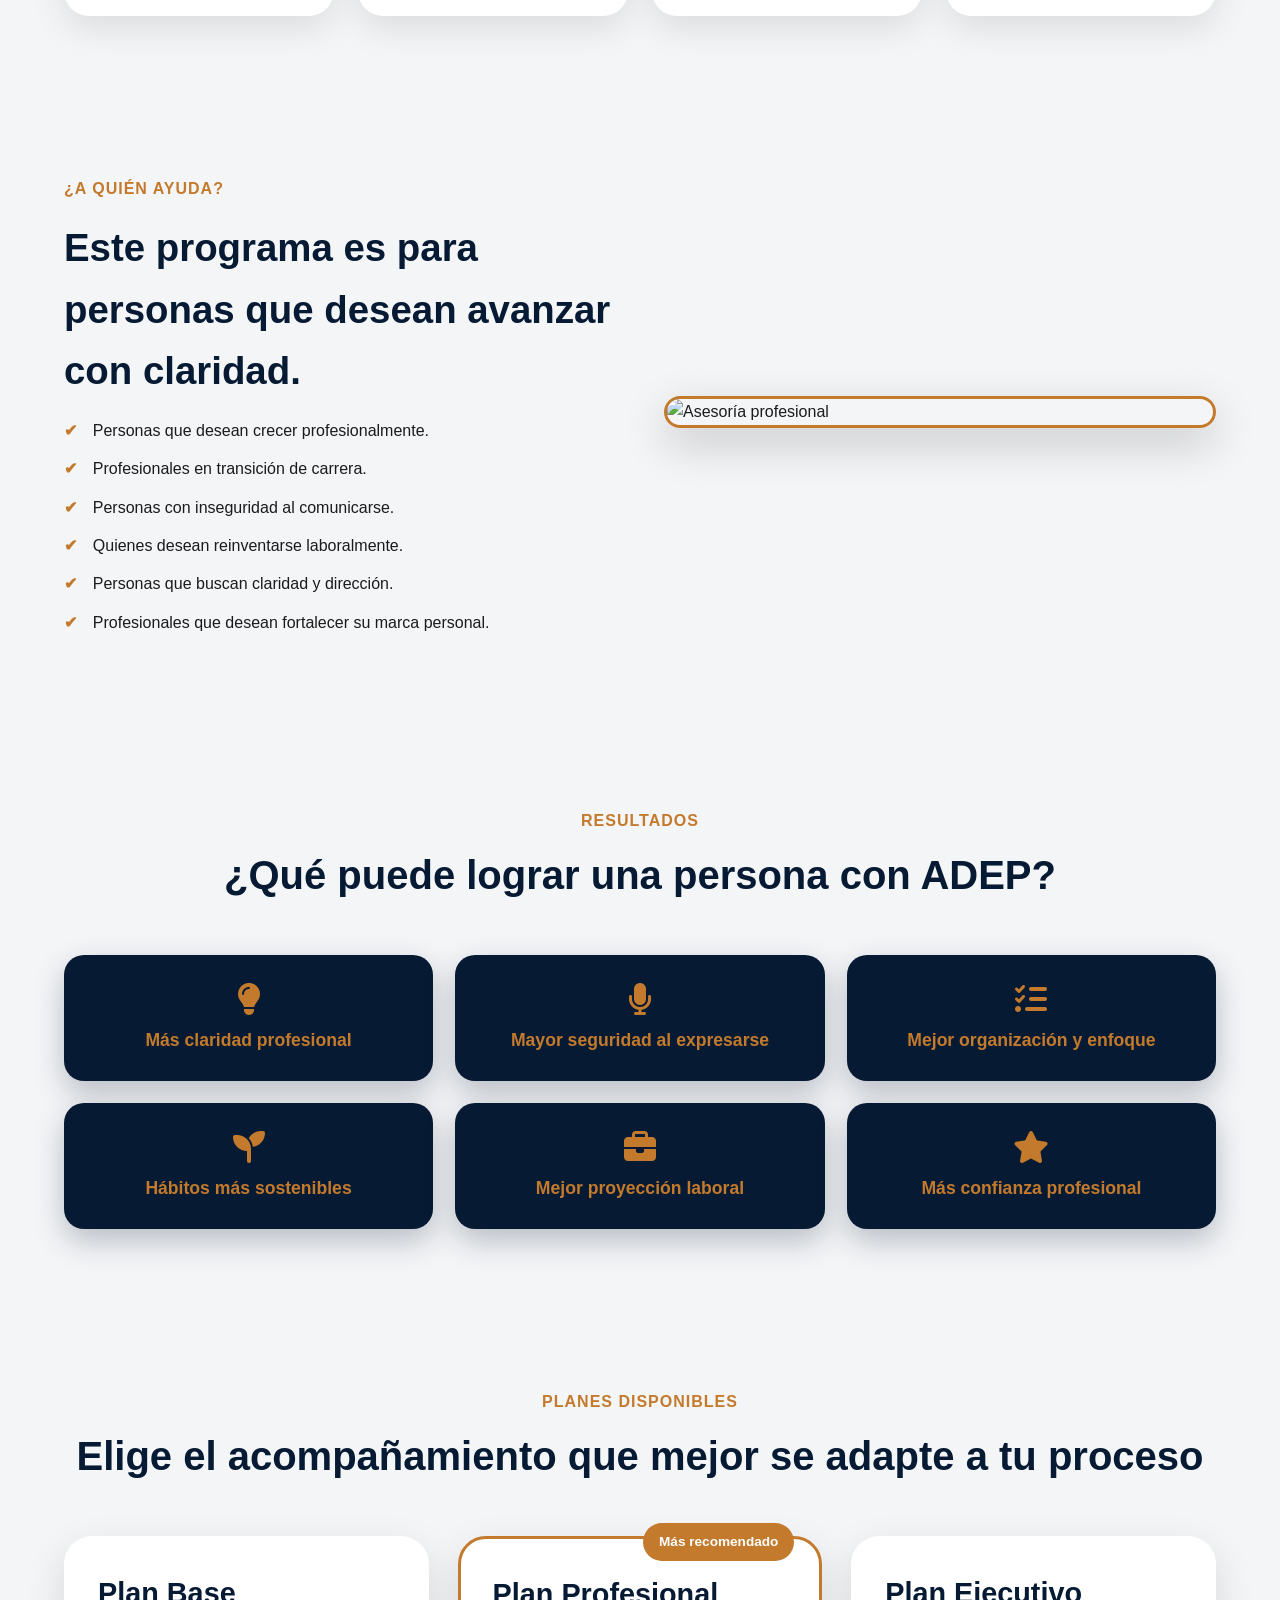
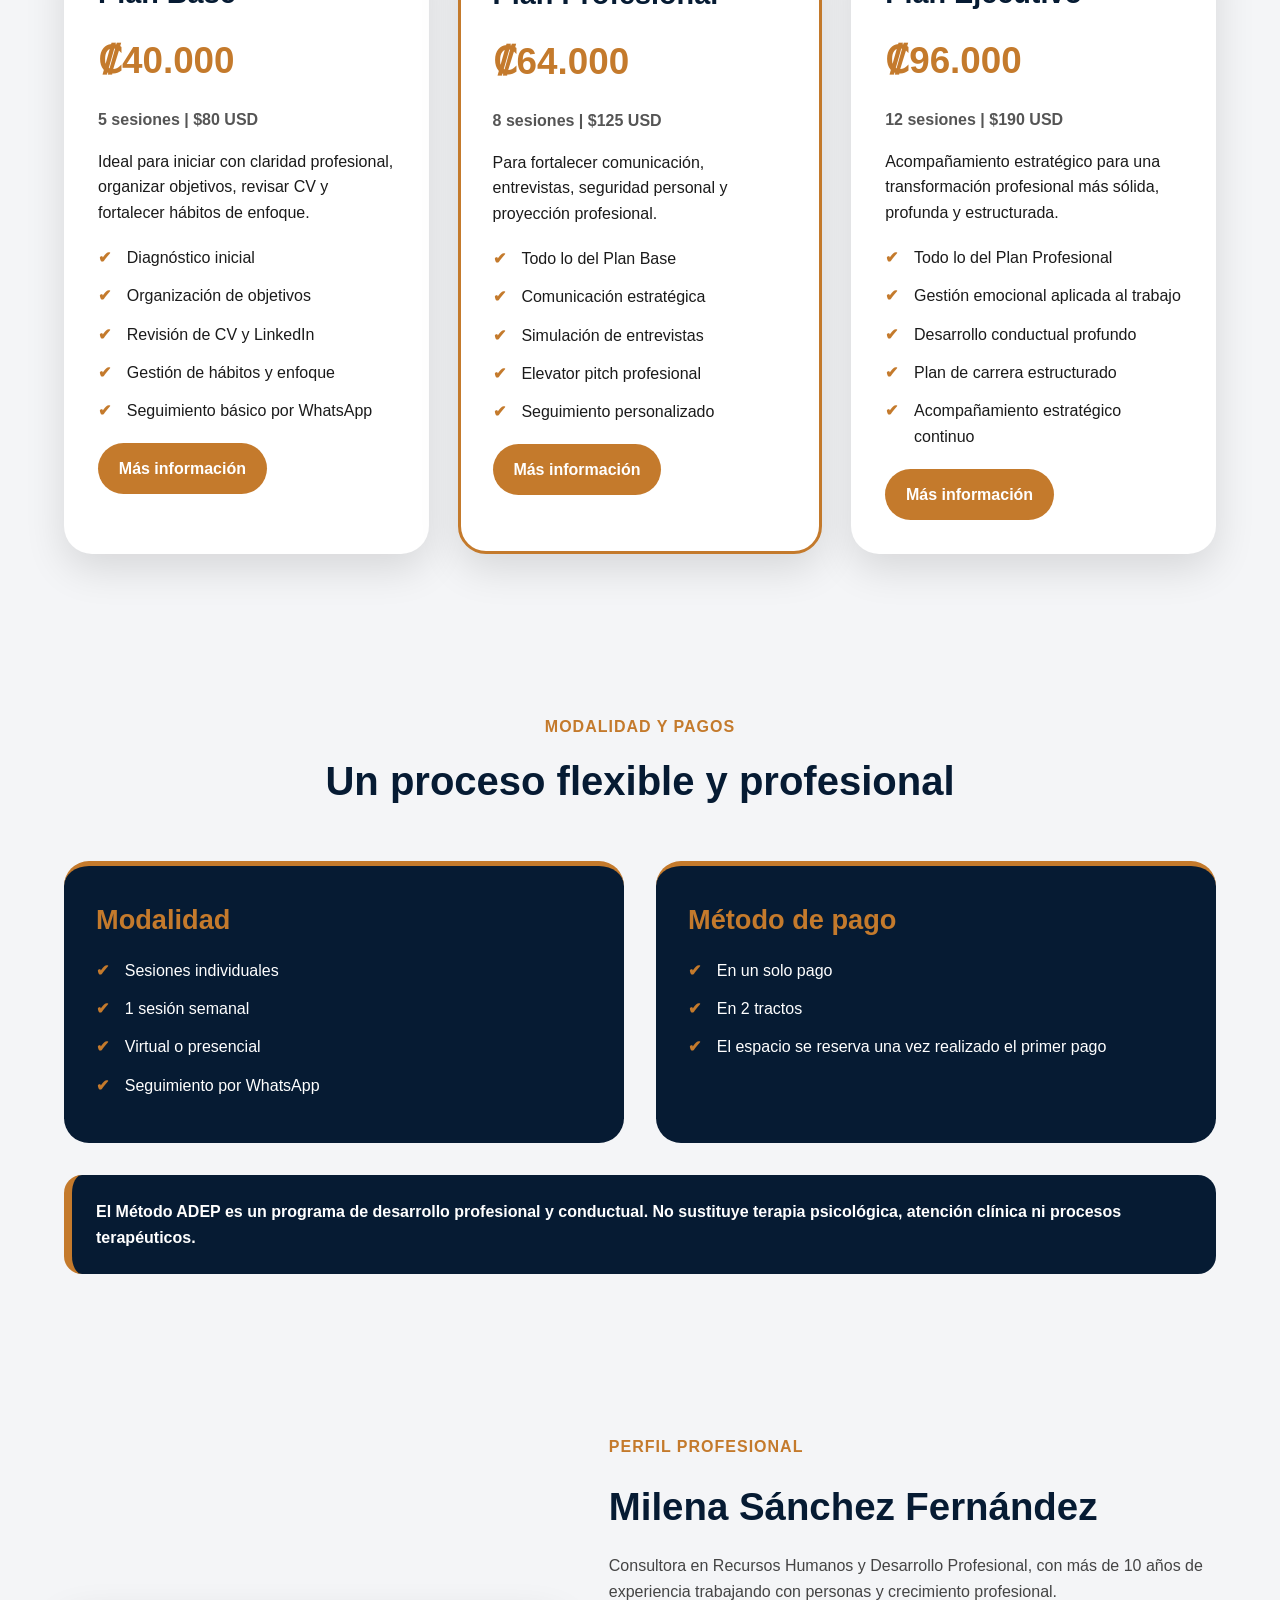
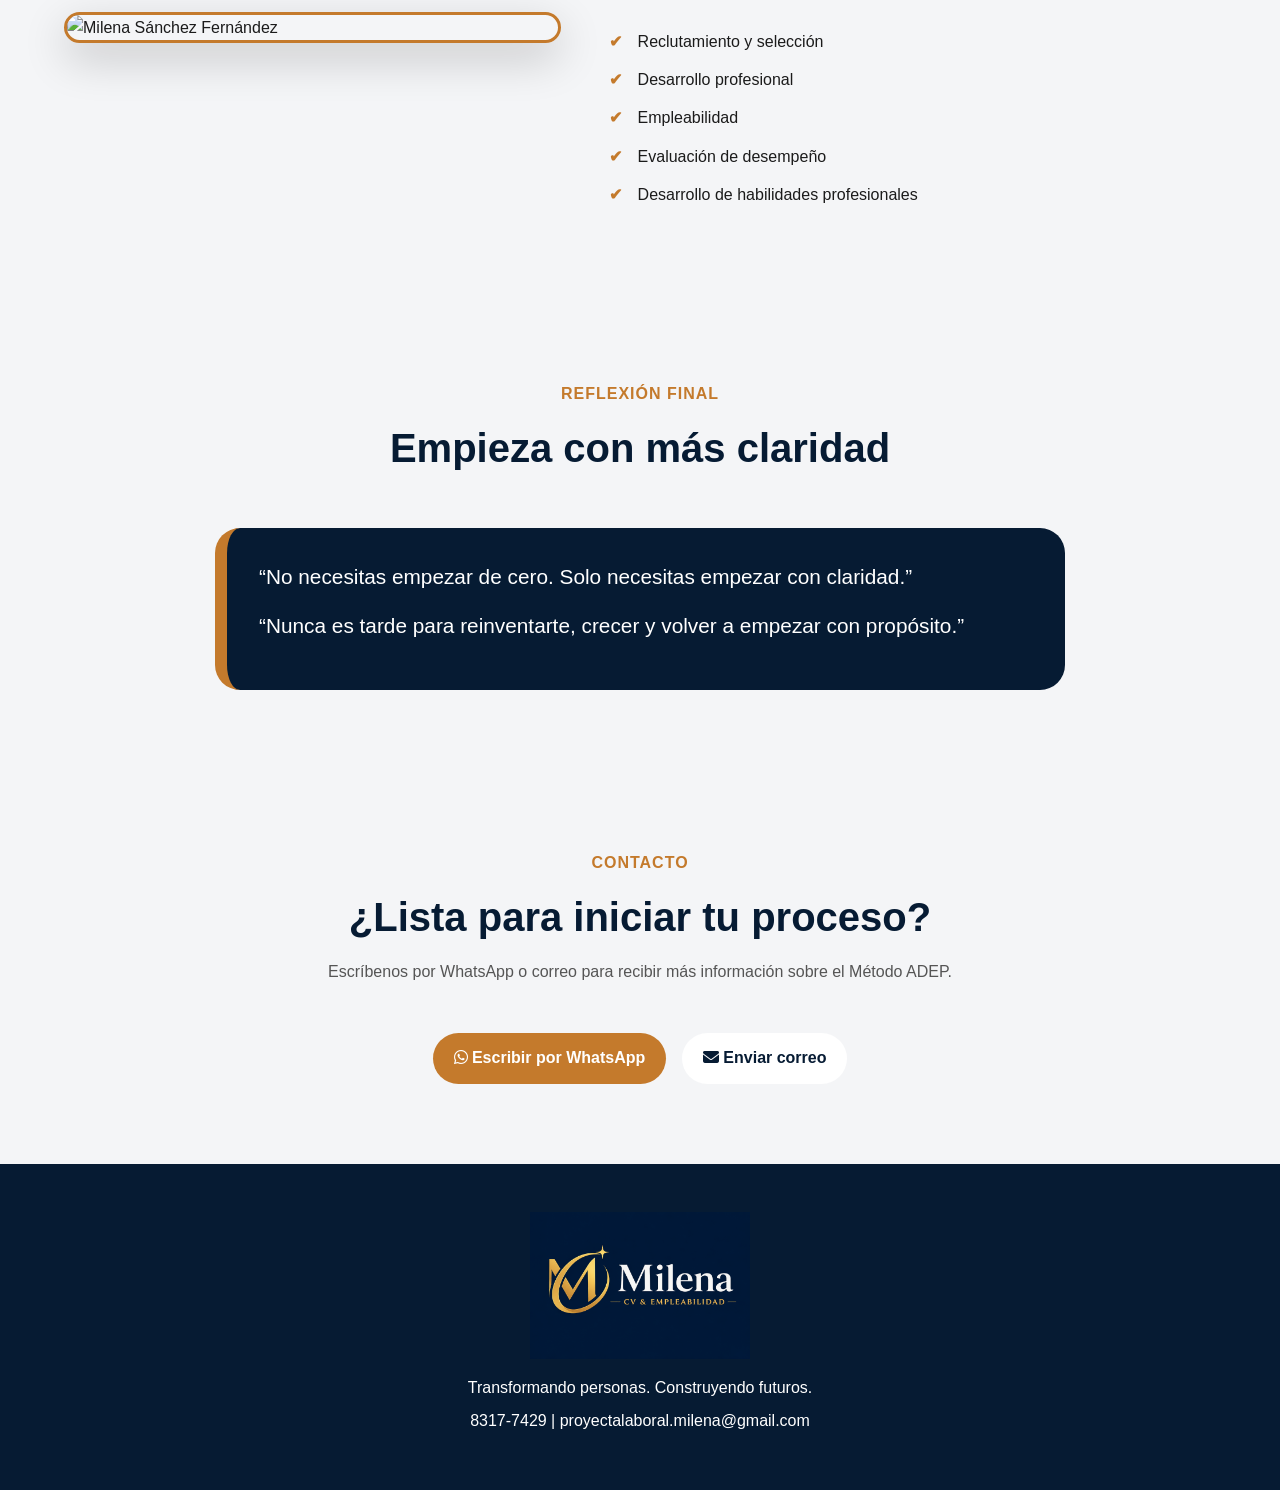
==== commit 346bf802: "style: simplificar menú de navegación Se ajusta el menú principal eliminando la opción de inicio par" ====
--- a/index.html
+++ b/index.html
@@ -21,7 +21,6 @@
       </a>
 
       <ul class="menu">
-        <li><a href="#inicio">Inicio</a></li>
         <li><a href="#adep">Método ADEP</a></li>
         <li><a href="#beneficios">Beneficios</a></li>
         <li><a href="#planes">Planes</a></li>
--- a/css/styles.css
+++ b/css/styles.css
@@ -628,60 +628,73 @@
   }
 } 
 
-/* Mejoras para celular */
+/* Diseño móvil mejorado */
 @media (max-width: 768px) {
   body {
     overflow-x: hidden;
   }
 
+  .header {
+    min-height: auto;
+    padding-bottom: 3rem;
+  }
+
   .navbar {
     width: 100%;
     padding: 1rem;
+    flex-direction: column;
     gap: 1rem;
   }
 
   .logo img {
-    width: 160px;
+    width: 145px;
     margin: auto;
   }
 
   .menu {
+    width: 100%;
     display: grid;
     grid-template-columns: repeat(2, 1fr);
+    gap: 0.5rem;
+  }
+
+  .menu li {
     width: 100%;
-    gap: 0.6rem;
+  }
+
+  .menu a {
+    display: block;
     text-align: center;
-  }
-
-  .menu a {
+    font-size: 0.82rem;
+    padding: 0.65rem 0.4rem;
+    border-radius: 12px;
     background: rgba(255, 255, 255, 0.08);
-    padding: 0.6rem;
-    border-radius: 12px;
-    font-size: 0.85rem;
-  }
-
-  .btn-navbar {
-    width: 100%;
-    text-align: center;
   }
 
   .hero {
     width: 92%;
     min-height: auto;
-    padding: 2.5rem 0 4rem;
-    gap: 2rem;
+    padding: 2rem 0 0;
+    grid-template-columns: 1fr;
+    text-align: center;
+    gap: 1.5rem;
   }
 
   .hero h1 {
-    font-size: 2.4rem;
+    font-size: 2.5rem;
   }
 
   .hero h2 {
-    font-size: 1rem;
+    font-size: 1.05rem;
   }
 
   .hero p {
     font-size: 1rem;
+    margin: 0 auto 1.5rem;
+  }
+
+  .hero-botones {
+    flex-direction: column;
   }
 
   .hero-botones .btn {
@@ -689,13 +702,13 @@
     text-align: center;
   }
 
-  .hero-imagen img {
-    height: 330px;
-    object-fit: cover;
+  .hero-imagen {
+    display: none;
   }
 
   .estadisticas {
-    margin: 1.5rem auto 2rem;
+    margin: 1.5rem auto;
+    grid-template-columns: 1fr;
     padding: 1.5rem;
   }
 
@@ -704,28 +717,34 @@
     padding: 3rem 0;
   }
 
-  .titulo-seccion h2 {
-    font-size: 1.8rem;
-  }
-
+  .titulo-seccion h2,
   .ayuda-texto h2,
   .perfil-texto h2 {
-    font-size: 1.8rem;
+    font-size: 1.75rem;
+  }
+
+  .pilares-grid,
+  .beneficios-grid,
+  .planes-grid,
+  .modalidad-grid,
+  .ayuda,
+  .perfil {
+    grid-template-columns: 1fr;
   }
 
   .pilar-card,
+  .beneficio-card,
   .plan-card,
-  .modalidad-card,
-  .beneficio-card {
-    padding: 1.5rem;
-  }
-
-  .planes-grid {
-    gap: 1.2rem;
-  }
-
-  .precio {
-    font-size: 2rem;
+  .modalidad-card {
+    padding: 1.4rem;
+  }
+
+  .recomendado {
+    transform: none;
+  }
+
+  .contacto-botones {
+    flex-direction: column;
   }
 
   .contacto-botones .btn {
@@ -733,6 +752,6 @@
   }
 
   .footer img {
-    width: 170px;
+    width: 160px;
   }
 }
